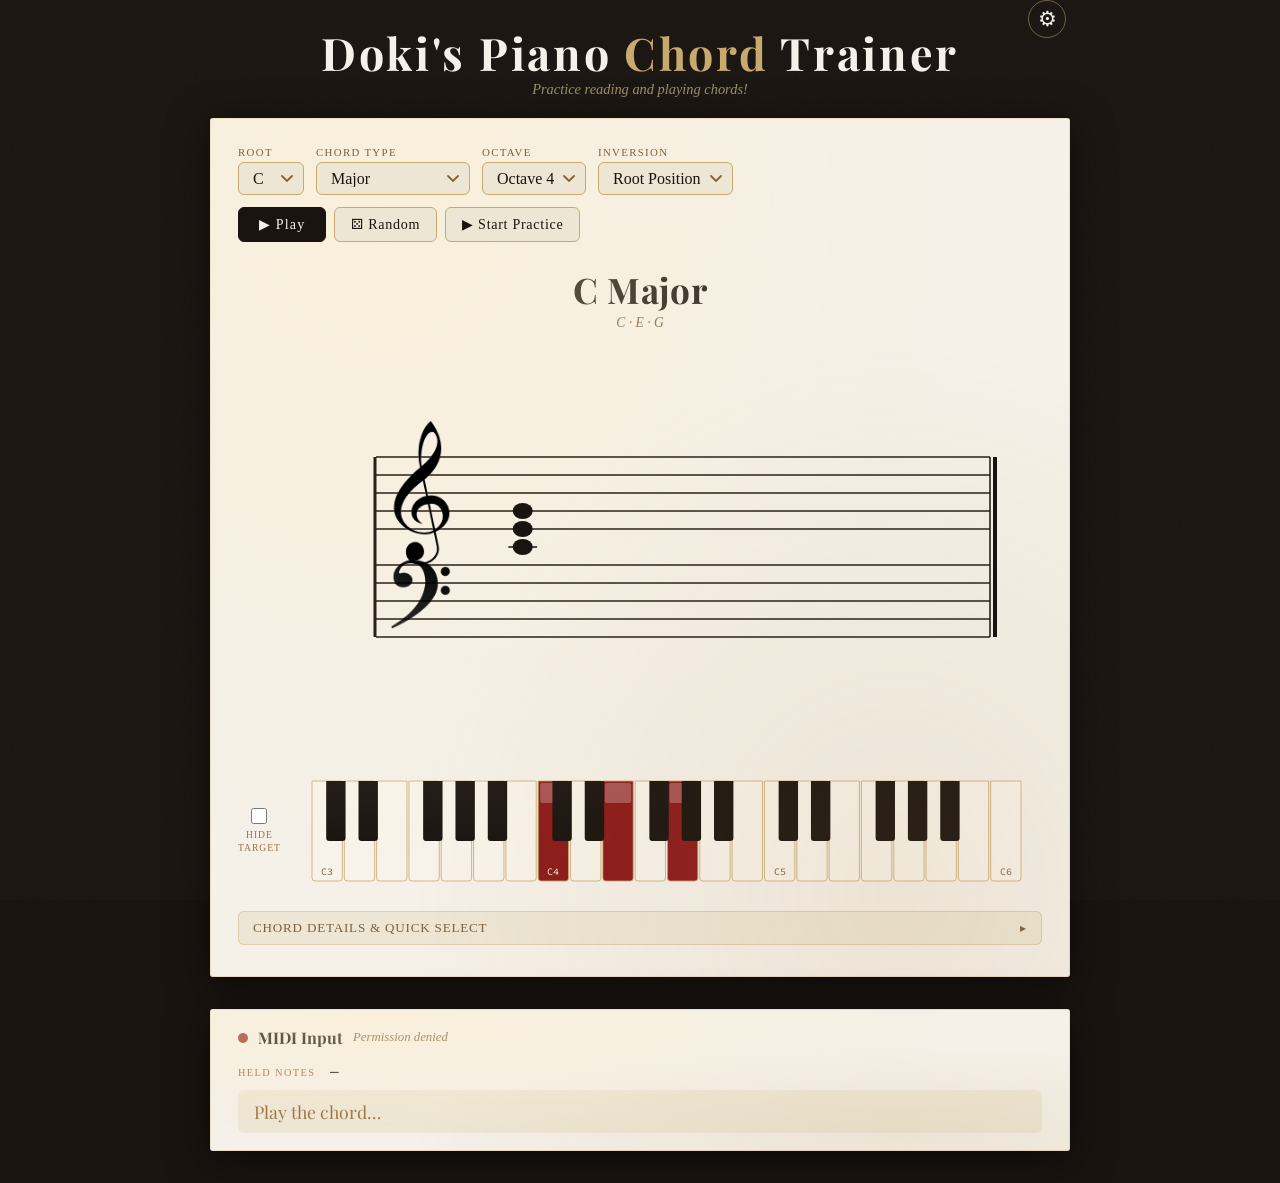
==== index.html @ 7c4fa3da "Add all files for PWA as prepared previously" ====
<!DOCTYPE html>
<html lang="en">
<head>
  <meta charset="UTF-8" />
  <meta name="viewport" content="width=device-width, initial-scale=1.0" />
  <meta name="theme-color" content="#1a1410" />
  <meta name="apple-mobile-web-app-capable" content="yes" />
  <meta name="apple-mobile-web-app-status-bar-style" content="black-translucent" />
  <meta name="description" content="Piano Chord trainer" />
  <title>Piano Chord Trainer</title>
  <link rel="manifest" href="manifest.json" />
  <link rel="preconnect" href="https://fonts.googleapis.com" />
  <link rel="preconnect" href="https://fonts.gstatic.com" crossorigin />
  <link href="https://fonts.googleapis.com/css2?family=IM+Fell+English:ital@0;1&family=Playfair+Display:wght@400;700&family=Source+Code+Pro:wght@400;600&display=swap" rel="stylesheet" />
  <link rel="stylesheet" href="style.css" />
</head>
<body>

<header>
  <h1>Doki's Piano <span>Chord</span> Trainer</h1>
  <p class="subtitle">Practice reading and playing chords!</p>
  <button id="settingsBtn" class="settings-btn" title="Settings">&#9881;</button>
</header>

<div class="card">
  <!-- CONTROLS -->
  <div class="controls">
    <div class="control-group">
      <label>Root</label>
      <select id="rootSelect"></select>
    </div>
    <div class="control-group">
      <label>Chord Type</label>
      <select id="typeSelect"></select>
    </div>
    <div class="control-group">
      <label>Octave</label>
      <select id="octaveSelect">
        <option value="0">Octave 0</option>
        <option value="1">Octave 1</option>
        <option value="2">Octave 2</option>
        <option value="3">Octave 3</option>
        <option value="4" selected>Octave 4</option>
        <option value="5">Octave 5</option>
      </select>
    </div>
    <div class="control-group">
      <label>Inversion</label>
      <select id="inversionSelect">
        <option value="0">Root Position</option>
      </select>
    </div>
    <div class="control-group" style="flex-direction:row;gap:8px;align-items:flex-end;">
      <button class="btn-play" id="playBtn">▶ Play</button>
      <button class="btn-random" id="randomBtn">⚄ Random</button>
      <button class="btn-practice" id="practiceBtn">▶ Start Practice</button>
    </div>
  </div>

  <!-- CHORD TITLE -->
  <div class="chord-title">
    <h2 id="chordName">C Major</h2>
    <div class="chord-notes-label" id="chordNotesList">C · E · G</div>
  </div>

  <!-- STAFF -->
  <div class="staff-wrapper">
    <canvas id="staffCanvas" width="780" height="400"></canvas>
  </div>

  <!-- PIANO -->
  <div class="piano-row">
    <label class="hide-chord-label">
      <input type="checkbox" id="hideChordCheckbox" />
      <span>Hide<br>target</span>
    </label>
    <div class="piano-wrapper">
      <canvas id="pianoCanvas" width="780" height="120"></canvas>
    </div>
  </div>

  <!-- COLLAPSIBLE: Chord Info + Palette -->
  <div class="collapsible-section">
    <button class="collapsible-toggle" id="infoToggle" aria-expanded="false">
      <span class="collapsible-toggle-label">Chord Details &amp; Quick Select</span>
      <span class="collapsible-arrow">▸</span>
    </button>
    <div class="collapsible-body" id="infoBody" hidden>

      <!-- INFO -->
      <div class="info-panel">
        <div class="info-card">
          <div class="label">Intervals</div>
          <div class="value" id="infoIntervals">1 – 3 – 5</div>
        </div>
        <div class="info-card">
          <div class="label">Formula</div>
          <div class="value" id="infoFormula">R + 4 + 3</div>
        </div>
        <div class="info-card">
          <div class="label">Quality</div>
          <div class="value" id="infoQuality">Major</div>
        </div>
        <div class="info-card">
          <div class="label">Notes</div>
          <div class="value" id="infoNoteCount">3</div>
        </div>
      </div>

      <hr class="divider" />

      <!-- CHORD PALETTE -->
      <div class="palette-section">
        <h3>Quick Select — Chord Family</h3>
        <div class="palette-grid" id="paletteGrid"></div>
      </div>

    </div><!-- /.collapsible-body -->
  </div><!-- /.collapsible-section -->
</div>

<!-- PRACTICE RESULTS -->
<div id="practiceResults" class="card practice-results-card" style="display:none;">
  <div class="practice-results-header">
    <h3 class="practice-results-title">Practice Results</h3>
    <button id="practiceClearBtn" class="practice-clear-btn">✕ Clear</button>
  </div>
  <div id="practiceResultsList" class="practice-results-list"></div>
</div>

<!-- MIDI PANEL -->
<div class="card midi-card">
  <div class="midi-header">
    <span class="midi-dot" id="midiStatusDot"></span>
    <span class="midi-label">MIDI Input</span>
    <span id="midiStatus">Connecting…</span>
    <span id="midiDeviceName" class="midi-device"></span>
  </div>
  <div class="midi-body">
    <div class="midi-row">
      <span class="midi-field-label">Held notes</span>
      <span id="midiHeldNotes" class="midi-held">—</span>
    </div>
    <div id="midiResult" class="midi-result idle">Play the chord…</div>
  </div>
</div>

<!-- SETTINGS MODAL -->
<div id="settingsModal" style="display:none;">
  <div id="settingsPanel" class="settings-panel">

    <!-- Header (static) -->
    <div class="sp-header">
      <h2 class="sp-title">Settings</h2>
      <button class="sp-close" onclick="closeSettings()">✕</button>
    </div>

    <!-- Octaves section -->
    <div class="sp-section">
      <h3 class="sp-section-title">Octaves</h3>
      <div id="sp-octave-rows"></div>
    </div>

    <!-- Chord types section -->
    <div class="sp-section">
      <h3 class="sp-section-title">Chord Types</h3>
      <div id="sp-chord-rows"></div>
    </div>

    <!-- Footer (static) -->
    <div class="sp-footer">
      <button class="sp-save-btn" id="spSaveBtn">💾 Save Settings</button>
      <label class="sp-import-label" id="spImportLabel">
        📂 Import JSON
        <input type="file" id="spImportInput" accept=".json,application/json" class="sp-file-input" />
      </label>
      <button class="sp-reset-btn" id="spResetBtn">↺ Reset</button>
    </div>

  </div>
</div>

<!-- INSTALL BANNER -->
<div id="installBanner" style="display:none;">
  <span>Install as App</span>
  <button id="installBtn">Install</button>
  <button class="dismiss" id="dismissBtn">×</button>
</div>

<!-- Load order matters: each file may reference globals from earlier files -->
<script src="music.js"></script>
<script src="rendering.js"></script>
<script src="audio.js"></script>
<script src="settings.js"></script>
<script src="midi.js"></script>
<script src="practice.js"></script>
<script src="ui.js"></script>
</body>
</html>
---- style.css ----
:root {
      --ink:        #1a1410;
      --paper:      #f5f0e8;
      --paper-dark: #ede6d4;
      --sepia:      #c8a96e;
      --red-accent: #8b1a1a;
      --staff-line: #2a2018;
      --note-fill:  #1a1410;
      --shadow:     rgba(0,0,0,0.18);
      --radius:     6px;
    }

    *, *::before, *::after { box-sizing: border-box; margin: 0; padding: 0; }

    body {
      font-family: 'IM Fell English', serif;
      background: var(--ink);
      color: var(--ink);
      min-height: 100vh;
      display: flex;
      flex-direction: column;
      align-items: center;
    }

    /* ── PAPER TEXTURE OVERLAY ── */
    body::before {
      content: '';
      position: fixed; inset: 0;
      background-image:
        url("data:image/svg+xml,%3Csvg xmlns='http://www.w3.org/2000/svg' width='300' height='300'%3E%3Cfilter id='n'%3E%3CfeTurbulence type='fractalNoise' baseFrequency='0.75' numOctaves='4' stitchTiles='stitch'/%3E%3CfeColorMatrix type='saturate' values='0'/%3E%3C/filter%3E%3Crect width='300' height='300' filter='url(%23n)' opacity='0.04'/%3E%3C/svg%3E");
      pointer-events: none;
      z-index: 0;
    }

    /* ── HEADER ── */
    header {
      width: 100%;
      max-width: 900px;
      padding: 28px 24px 0;
      text-align: center;
      position: relative;
      z-index: 1;
    }
    header h1 {
      font-family: 'Playfair Display', serif;
      font-size: clamp(1.6rem, 5vw, 2.8rem);
      color: var(--paper);
      letter-spacing: 0.06em;
      font-weight: 700;
      line-height: 1.1;
    }
    header h1 span { color: var(--sepia); }
    header p.subtitle {
      font-family: 'IM Fell English', serif;
      font-style: italic;
      color: #a09070;
      font-size: 0.9rem;
      margin-top: 4px;
    }

    /* ── MAIN CARD ── */
    .card {
      background: var(--paper);
      border-radius: 3px;
      box-shadow: 0 8px 40px rgba(0,0,0,0.55), inset 0 0 0 1px rgba(200,169,110,0.3);
      width: calc(100% - 32px);
      max-width: 860px;
      margin: 20px auto 32px;
      padding: 28px 28px 32px;
      position: relative;
      z-index: 1;
    }

    /* aged paper gradient */
    .card::before {
      content: '';
      position: absolute; inset: 0;
      background: radial-gradient(ellipse at 20% 10%, rgba(255,240,200,0.4) 0%, transparent 60%),
                  radial-gradient(ellipse at 80% 90%, rgba(180,140,80,0.12) 0%, transparent 50%);
      border-radius: 3px;
      pointer-events: none;
    }

    /* ── CONTROLS ── */
    .controls {
      display: flex;
      flex-wrap: wrap;
      gap: 12px;
      align-items: flex-end;
      margin-bottom: 24px;
      position: relative;
    }
    .control-group {
      display: flex;
      flex-direction: column;
      gap: 4px;
    }
    .control-group label {
      font-size: 0.68rem;
      letter-spacing: 0.12em;
      text-transform: uppercase;
      color: #7a6040;
    }
    select, button {
      font-family: 'IM Fell English', serif;
      font-size: 1rem;
      border: 1.5px solid #c8a96e;
      background: var(--paper-dark);
      color: var(--ink);
      padding: 7px 14px;
      border-radius: var(--radius);
      cursor: pointer;
      appearance: none;
      outline: none;
      transition: border-color 0.2s, background 0.2s, box-shadow 0.2s;
    }
    select:focus, select:hover { border-color: var(--red-accent); box-shadow: 0 0 0 2px rgba(139,26,26,0.12); }
    select { padding-right: 30px; background-image: url("data:image/svg+xml,%3Csvg xmlns='http://www.w3.org/2000/svg' width='12' height='8' viewBox='0 0 12 8'%3E%3Cpath d='M1 1l5 5 5-5' stroke='%238b6030' stroke-width='1.8' fill='none' stroke-linecap='round'/%3E%3C/svg%3E"); background-repeat: no-repeat; background-position: right 10px center; }

    .btn-play {
      background: var(--ink);
      color: var(--paper);
      border-color: var(--ink);
      font-size: 0.88rem;
      letter-spacing: 0.08em;
      padding: 8px 20px;
    }
    .btn-play:hover { background: var(--red-accent); border-color: var(--red-accent); }
    .btn-play:active { transform: translateY(1px); }

    .btn-random {
      background: var(--paper-dark);
      font-size: 0.88rem;
      letter-spacing: 0.05em;
      padding: 8px 16px;
    }
    .btn-random:hover { border-color: var(--red-accent); }

    /* ── CHORD NAME DISPLAY ── */
    .chord-title {
      text-align: center;
      margin-bottom: 16px;
    }
    .chord-title h2 {
      font-family: 'Playfair Display', serif;
      font-size: clamp(1.4rem, 4vw, 2.2rem);
      color: var(--ink);
      font-weight: 700;
      letter-spacing: 0.02em;
    }
    .chord-title .chord-notes-label {
      font-style: italic;
      font-size: 0.85rem;
      color: #7a6040;
      margin-top: 2px;
    }

    /* ── STAFF CANVAS WRAPPER ── */
    .staff-wrapper {
      position: relative;
      overflow-x: auto;
      -webkit-overflow-scrolling: touch;
    }
    #staffCanvas {
      display: block;
      margin: 0 auto;
      max-width: 100%;
    }

    /* ── PIANO KEYBOARD ── */
    .piano-wrapper {
      margin-top: 24px;
      display: flex;
      justify-content: center;
      overflow-x: auto;
      -webkit-overflow-scrolling: touch;
    }
    #pianoCanvas {
      display: block;
    }

    /* ── INFO PANEL ── */
    .info-panel {
      margin-top: 22px;
      display: grid;
      grid-template-columns: repeat(auto-fit, minmax(140px, 1fr));
      gap: 12px;
    }
    .info-card {
      background: var(--paper-dark);
      border: 1px solid rgba(200,169,110,0.45);
      border-radius: var(--radius);
      padding: 10px 14px;
    }
    .info-card .label {
      font-size: 0.62rem;
      text-transform: uppercase;
      letter-spacing: 0.15em;
      color: #9a7040;
      margin-bottom: 3px;
    }
    .info-card .value {
      font-family: 'Playfair Display', serif;
      font-size: 1.05rem;
      color: var(--ink);
    }

    /* ── CHORD PALETTE ── */
    .palette-section {
      margin-top: 20px;
      position: relative;
    }
    .palette-section h3 {
      font-size: 0.7rem;
      text-transform: uppercase;
      letter-spacing: 0.15em;
      color: #9a7040;
      margin-bottom: 10px;
    }
    .palette-grid {
      display: flex;
      flex-wrap: wrap;
      gap: 6px;
    }
    .palette-btn {
      font-family: 'Source Code Pro', monospace;
      font-size: 0.72rem;
      padding: 5px 10px;
      border: 1px solid #c8a96e;
      border-radius: 4px;
      background: var(--paper-dark);
      color: var(--ink);
      cursor: pointer;
      transition: background 0.15s, border-color 0.15s, transform 0.1s;
    }
    .palette-btn:hover { background: var(--ink); color: var(--paper); border-color: var(--ink); }
    .palette-btn.active { background: var(--red-accent); color: var(--paper); border-color: var(--red-accent); }

    /* ── DIVIDER ── */
    .divider {
      border: none;
      border-top: 1px solid rgba(200,169,110,0.4);
      margin: 20px 0;
    }

    /* ── INSTALL BANNER ── */
    #installBanner {
      display: none;
      position: fixed;
      bottom: 16px; left: 50%; transform: translateX(-50%);
      background: var(--ink);
      color: var(--paper);
      border: 1px solid var(--sepia);
      border-radius: var(--radius);
      padding: 10px 20px;
      font-size: 0.85rem;
      z-index: 999;
      box-shadow: 0 4px 20px rgba(0,0,0,0.5);
      display: flex; gap: 12px; align-items: center;
    }
    #installBanner button { font-size: 0.8rem; padding: 4px 12px; }
    #installBanner .dismiss { background: transparent; color: #a09070; border-color: #a09070; font-size: 0.75rem; padding: 4px 10px; }

    @media (max-width: 520px) {
      .card { padding: 18px 14px 24px; }
      .controls { gap: 8px; }
    }

/* ── MIDI PANEL ── */
    .midi-card {
      margin-top: 0;
      margin-bottom: 32px;
      padding: 18px 28px;
    }
    .midi-header {
      display: flex;
      align-items: center;
      gap: 10px;
      margin-bottom: 14px;
    }
    .midi-label {
      font-family: 'Playfair Display', serif;
      font-size: 1rem;
      font-weight: 700;
      color: var(--ink);
    }
    #midiStatus {
      font-size: 0.8rem;
      color: #7a6040;
      font-style: italic;
    }
    .midi-device {
      font-family: 'Source Code Pro', monospace;
      font-size: 0.75rem;
      color: #9a7040;
      margin-left: auto;
    }
    .midi-dot {
      width: 10px;
      height: 10px;
      border-radius: 50%;
      background: #aaa;
      flex-shrink: 0;
      transition: background 0.3s;
    }
    .midi-dot.connected   { background: #4a9e5c; }
    .midi-dot.no-device   { background: #c8a030; }
    .midi-dot.denied,
    .midi-dot.unavailable { background: #9e3a2e; }

    .midi-body {
      display: flex;
      flex-direction: column;
      gap: 10px;
    }
    .midi-row {
      display: flex;
      align-items: baseline;
      gap: 12px;
    }
    .midi-field-label {
      font-size: 0.65rem;
      text-transform: uppercase;
      letter-spacing: 0.13em;
      color: #9a7040;
      min-width: 80px;
    }
    .midi-held {
      font-family: 'Source Code Pro', monospace;
      font-size: 0.9rem;
      color: var(--ink);
      letter-spacing: 0.05em;
    }
    .midi-result {
      font-family: 'Playfair Display', serif;
      font-size: 1.1rem;
      padding: 10px 16px;
      border-radius: var(--radius);
      transition: background 0.25s, color 0.25s;
    }
    /* ── PIANO ROW (checkbox + keyboard) ── */
    .piano-row {
      display: flex;
      align-items: center;
      gap: 10px;
      margin-top: 24px;
    }
    .piano-row .piano-wrapper {
      margin-top: 0;
      flex: 1;
      min-width: 0;
    }
    .hide-chord-label {
      display: flex;
      flex-direction: column;
      align-items: center;
      gap: 5px;
      cursor: pointer;
      flex-shrink: 0;
      user-select: none;
    }
    .hide-chord-label input[type="checkbox"] {
      width: 16px;
      height: 16px;
      accent-color: var(--red-accent);
      cursor: pointer;
      border: none;
      padding: 0;
      appearance: auto;
    }
    .hide-chord-label span {
      font-size: 0.6rem;
      text-transform: uppercase;
      letter-spacing: 0.1em;
      color: #9a7040;
      text-align: center;
      line-height: 1.3;
    }

    .midi-result.idle    { background: var(--paper-dark); color: #9a7040; }
    .midi-result.correct { background: #2a5c35; color: #d4f0db; }
    .midi-result.extra   { background: #3a5c2a; color: #d8f0c8; }
    .midi-result.wrong   { background: #5c2a2a; color: #f0d0c8; }

    /* ── SETTINGS BUTTON ── */
    header { position: relative; }
    .settings-btn {
      position: absolute;
      top: 0; right: 24px;
      background: transparent;
      border: 1.5px solid rgba(200,169,110,0.5);
      color: var(--paper);
      font-size: 1.3rem;
      width: 38px; height: 38px;
      padding: 0;
      border-radius: 50%;
      display: flex; align-items: center; justify-content: center;
      cursor: pointer;
      transition: background 0.2s, border-color 0.2s, transform 0.3s;
      z-index: 2;
    }
    .settings-btn:hover {
      background: rgba(200,169,110,0.15);
      border-color: var(--sepia);
      transform: rotate(45deg);
    }

    /* ── SETTINGS MODAL OVERLAY ── */
    #settingsModal {
      position: fixed; inset: 0;
      background: rgba(20,15,8,0.72);
      display: flex;
      align-items: center;
      justify-content: center;
      z-index: 900;
      opacity: 0;
      transition: opacity 0.22s ease;
    }
    #settingsModal.visible { opacity: 1; }

    /* ── SETTINGS PANEL ── */
    .settings-panel {
      background: var(--paper);
      border-radius: 4px;
      box-shadow: 0 16px 60px rgba(0,0,0,0.6), inset 0 0 0 1px rgba(200,169,110,0.3);
      width: min(680px, calc(100vw - 32px));
      max-height: calc(100vh - 48px);
      overflow-y: auto;
      padding: 0;
      display: flex;
      flex-direction: column;
    }

    /* ── SETTINGS PANEL INTERNALS ── */
    .sp-header {
      display: flex;
      align-items: center;
      justify-content: space-between;
      padding: 20px 24px 16px;
      border-bottom: 1px solid rgba(200,169,110,0.35);
      position: sticky; top: 0;
      background: var(--paper);
      z-index: 1;
    }
    .sp-title {
      font-family: 'Playfair Display', serif;
      font-size: 1.3rem;
      color: var(--ink);
      font-weight: 700;
    }
    .sp-close {
      background: transparent;
      border: 1.5px solid rgba(200,169,110,0.5);
      color: var(--ink);
      font-size: 1rem;
      width: 30px; height: 30px;
      padding: 0;
      border-radius: 50%;
      cursor: pointer;
      display: flex; align-items: center; justify-content: center;
    }
    .sp-close:hover { background: var(--paper-dark); border-color: var(--sepia); }

    .sp-section {
      padding: 16px 24px 20px;
      border-bottom: 1px solid rgba(200,169,110,0.2);
    }
    .sp-section:last-child { border-bottom: none; }

    .sp-section-title {
      font-family: 'Playfair Display', serif;
      font-size: 0.85rem;
      font-weight: 700;
      letter-spacing: 0.08em;
      text-transform: uppercase;
      color: #7a6040;
      margin-bottom: 12px;
    }

    /* Row: checkbox + label + value + slider */
    .sp-row {
      display: grid;
      grid-template-columns: 18px 1fr 36px 140px;
      align-items: center;
      gap: 8px 10px;
      padding: 4px 0;
    }
    .sp-checkbox {
      width: 15px; height: 15px;
      accent-color: var(--red-accent);
      cursor: pointer;
      justify-self: center;
    }
    .sp-label {
      font-family: 'IM Fell English', serif;
      font-size: 0.88rem;
      color: var(--ink);
      cursor: pointer;
      white-space: nowrap;
      overflow: hidden;
      text-overflow: ellipsis;
    }
    .sp-weight-val {
      font-family: 'Source Code Pro', monospace;
      font-size: 0.72rem;
      color: #9a7040;
      text-align: right;
    }
    .sp-slider {
      width: 100%;
      accent-color: var(--red-accent);
      cursor: pointer;
      border: none;
      background: transparent;
      padding: 0;
      appearance: auto;
      height: 4px;
    }

    /* Group block */
    .sp-group { margin-bottom: 6px; }
    .sp-group-header {
      display: flex;
      align-items: center;
      gap: 6px;
    }
    .sp-group-row {
      flex: 1;
      background: var(--paper-dark);
      border-radius: 4px;
      padding: 5px 8px;
    }
    .sp-toggle {
      flex-shrink: 0;
      width: 24px; height: 24px;
      background: transparent;
      border: 1px solid rgba(200,169,110,0.4);
      border-radius: 4px;
      color: #7a6040;
      font-size: 0.75rem;
      cursor: pointer;
      display: flex; align-items: center; justify-content: center;
      padding: 0;
      transition: background 0.15s;
    }
    .sp-toggle:hover { background: var(--paper-dark); }

    .sp-group-children { margin-left: 30px; margin-top: 2px; overflow: hidden; }
    .sp-group-children.collapsed { display: none; }
    .sp-type-row { padding: 2px 0; }

    @media (max-width: 520px) {
      .sp-row { grid-template-columns: 18px 1fr 32px 90px; }
      .settings-panel { padding: 0; }
      .settings-btn { right: 12px; }
    }

    /* ── SETTINGS FOOTER ── */
    .sp-footer {
      display: flex;
      gap: 10px;
      align-items: center;
      padding: 16px 24px;
      border-top: 1px solid rgba(200,169,110,0.35);
      position: sticky; bottom: 0;
      background: var(--paper);
    }
    .sp-save-btn {
      font-family: 'IM Fell English', serif;
      font-size: 0.9rem;
      padding: 8px 20px;
      background: var(--ink);
      color: var(--paper);
      border: 1.5px solid var(--ink);
      border-radius: var(--radius);
      cursor: pointer;
      transition: background 0.2s, border-color 0.2s;
    }
    .sp-save-btn:hover { background: var(--red-accent); border-color: var(--red-accent); }
    .sp-import-label {
      font-family: 'IM Fell English', serif;
      font-size: 0.9rem;
      padding: 7px 18px;
      background: var(--paper-dark);
      color: var(--ink);
      border: 1.5px solid #c8a96e;
      border-radius: var(--radius);
      cursor: pointer;
      transition: border-color 0.2s;
    }
    .sp-import-label:hover { border-color: var(--red-accent); }

    /* ── SETTINGS RESET BUTTON ── */
    .sp-reset-btn {
      font-family: 'IM Fell English', serif;
      font-size: 0.9rem;
      padding: 7px 16px;
      background: var(--paper-dark);
      color: var(--ink);
      border: 1.5px solid #c8a96e;
      border-radius: var(--radius);
      cursor: pointer;
      transition: border-color 0.2s, background 0.2s;
      margin-left: auto;
    }
    .sp-reset-btn:hover { border-color: var(--red-accent); background: #f0e0e0; }

    /* Hide the native file input inside the import label */
    .sp-file-input { display: none; }

    /* ── PRACTICE SESSION BUTTON ── */
    .btn-practice {
      background: var(--paper-dark);
      font-size: 0.88rem;
      letter-spacing: 0.05em;
      padding: 8px 16px;
      border: 1.5px solid #c8a96e;
      border-radius: var(--radius);
    }
    .btn-practice:hover { border-color: var(--red-accent); }
    .btn-practice.active {
      background: var(--red-accent);
      color: var(--paper);
      border-color: var(--red-accent);
    }

    /* ── PRACTICE RESULTS CARD ── */
    .practice-results-card {
      margin-top: 0;
      margin-bottom: 32px;
      padding: 20px 28px 24px;
    }
    .practice-results-header {
      display: flex;
      align-items: center;
      justify-content: space-between;
      margin-bottom: 16px;
    }
    .practice-results-title {
      font-family: 'Playfair Display', serif;
      font-size: 1rem;
      font-weight: 700;
      color: var(--ink);
      letter-spacing: 0.04em;
    }
    .practice-clear-btn {
      font-family: 'IM Fell English', serif;
      font-size: 0.8rem;
      padding: 4px 12px;
      background: transparent;
      color: #9a7040;
      border: 1px solid rgba(200,169,110,0.5);
      border-radius: var(--radius);
      cursor: pointer;
      transition: background 0.15s, border-color 0.15s;
    }
    .practice-clear-btn:hover { border-color: var(--red-accent); color: var(--red-accent); }

    /* ── PRACTICE THUMBNAIL GRID ── */
    .practice-results-list {
      display: flex;
      flex-wrap: wrap;
      gap: 12px;
    }
    .practice-thumb {
      background: var(--paper-dark);
      border: 1px solid rgba(200,169,110,0.4);
      border-radius: var(--radius);
      padding: 8px 10px 10px;
      width: 180px;
      flex-shrink: 0;
    }
    .practice-thumb-name {
      font-family: 'Playfair Display', serif;
      font-size: 0.82rem;
      font-weight: 700;
      color: var(--ink);
      text-align: center;
      margin-bottom: 6px;
      white-space: nowrap;
      overflow: hidden;
      text-overflow: ellipsis;
    }
    .practice-thumb-canvas {
      display: block;
      width: 100%;
      height: 60px;
      border-radius: 3px;
    }

    /* ── COLLAPSIBLE SECTION ── */
    .collapsible-section {
      margin-top: 20px;
    }
    .collapsible-toggle {
      width: 100%;
      display: flex;
      align-items: center;
      justify-content: space-between;
      background: var(--paper-dark);
      border: 1px solid rgba(200,169,110,0.4);
      border-radius: var(--radius);
      padding: 8px 14px;
      cursor: pointer;
      font-family: 'IM Fell English', serif;
      font-size: 0.82rem;
      color: #7a6040;
      letter-spacing: 0.06em;
      text-transform: uppercase;
      transition: background 0.15s, border-color 0.15s;
      appearance: none;
      outline: none;
    }
    .collapsible-toggle:hover {
      background: #e8e0cc;
      border-color: var(--sepia);
    }
    .collapsible-arrow {
      font-size: 0.75rem;
      transition: transform 0.18s;
    }
    .collapsible-body {
      padding-top: 4px;
    }
    /* When hidden attribute is present the body is invisible;
       the browser already handles display:none for [hidden],
       so no extra CSS needed. */

    /* ── SETTINGS: INVERSION CHECKBOXES ── */
    .sp-inv-header {
      font-size: 0.62rem;
      text-transform: uppercase;
      letter-spacing: 0.13em;
      color: #9a7040;
      margin: 8px 0 4px 0;
    }
    .sp-inv-row {
      display: flex;
      flex-wrap: wrap;
      gap: 6px 16px;
      margin-bottom: 6px;
    }
    .sp-inv-label {
      display: flex;
      align-items: center;
      gap: 5px;
      font-family: 'IM Fell English', serif;
      font-size: 0.82rem;
      color: var(--ink);
      cursor: pointer;
    }
    .sp-inv-label input[type="checkbox"] {
      accent-color: var(--red-accent);
      width: 13px; height: 13px;
      cursor: pointer;
    }
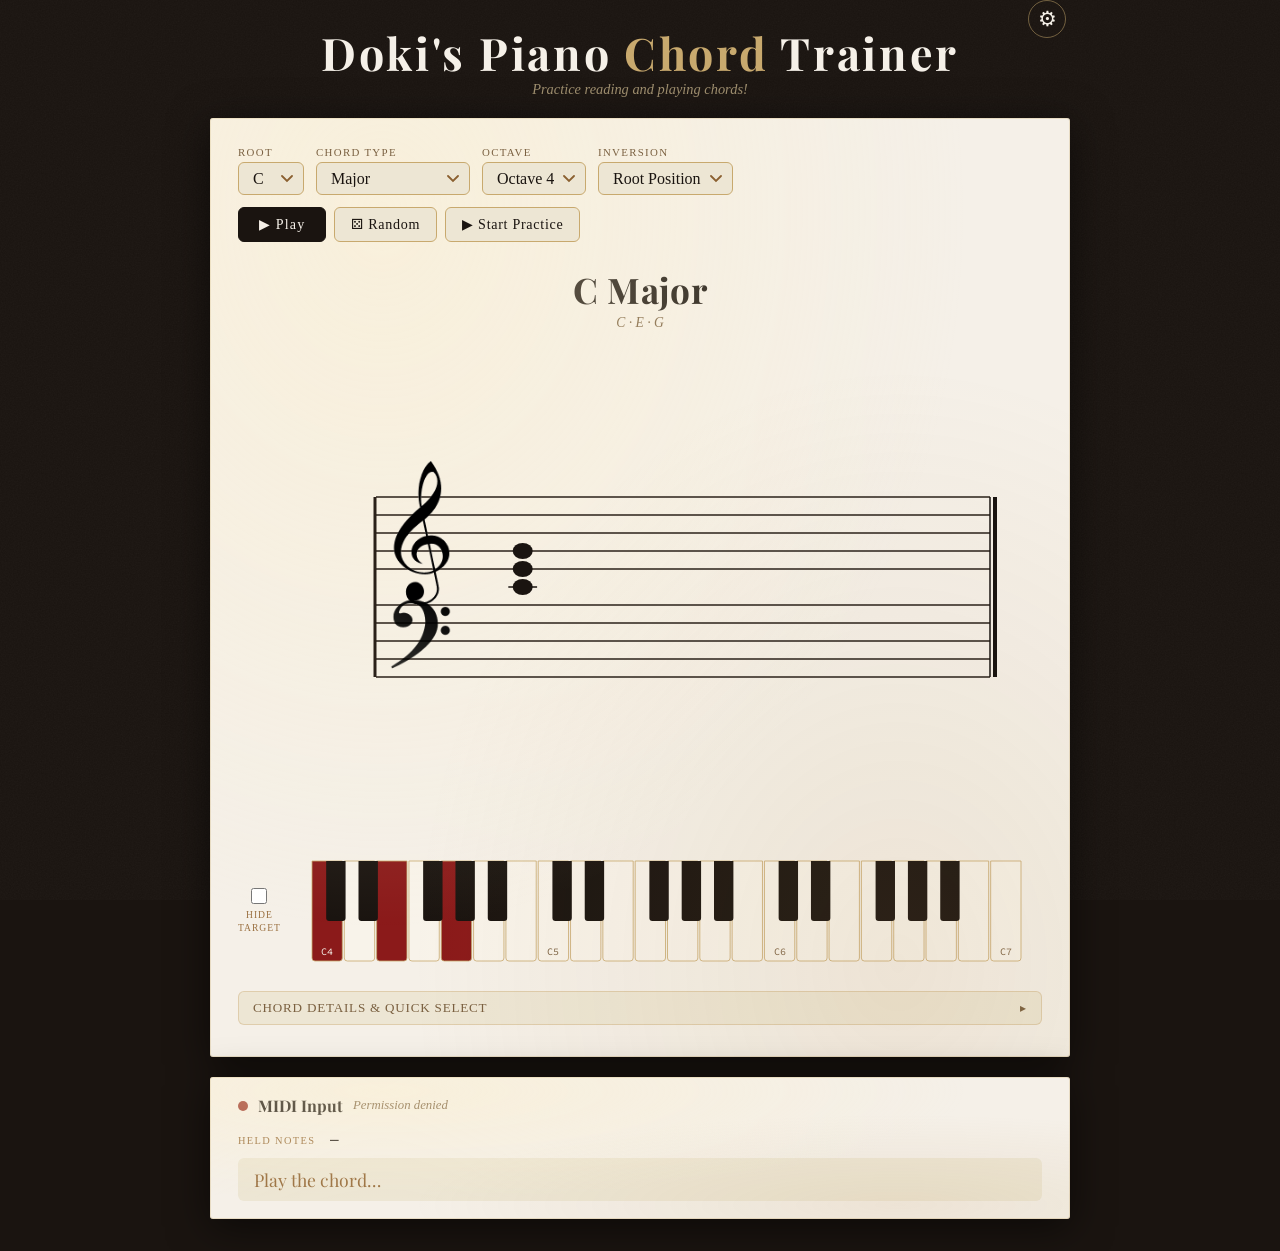
==== commit efbd249f: "Fix rendering, settings and PWA defects; rebuild practice results panel Correctness: - Settings Impo" ====
--- a/index.html
+++ b/index.html
@@ -19,24 +19,28 @@
 <header>
   <h1>Doki's Piano <span>Chord</span> Trainer</h1>
   <p class="subtitle">Practice reading and playing chords!</p>
-  <button id="settingsBtn" class="settings-btn" title="Settings">&#9881;</button>
+  <button id="settingsBtn" class="settings-btn" title="Settings" aria-label="Settings">&#9881;</button>
 </header>
 
-<div class="card">
+<!-- Main card, results panel and MIDI panel share one grid so the results can
+     sit beside the staff instead of below it. Same DOM in the same order either
+     way; only the grid axis changes. -->
+<div class="app-panes" id="appPanes">
+
+<div class="card" id="mainCard">
   <!-- CONTROLS -->
   <div class="controls">
     <div class="control-group">
-      <label>Root</label>
+      <label for="rootSelect">Root</label>
       <select id="rootSelect"></select>
     </div>
     <div class="control-group">
-      <label>Chord Type</label>
+      <label for="typeSelect">Chord Type</label>
       <select id="typeSelect"></select>
     </div>
     <div class="control-group">
-      <label>Octave</label>
+      <label for="octaveSelect">Octave</label>
       <select id="octaveSelect">
-        <option value="0">Octave 0</option>
         <option value="1">Octave 1</option>
         <option value="2">Octave 2</option>
         <option value="3">Octave 3</option>
@@ -45,7 +49,7 @@
       </select>
     </div>
     <div class="control-group">
-      <label>Inversion</label>
+      <label for="inversionSelect">Inversion</label>
       <select id="inversionSelect">
         <option value="0">Root Position</option>
       </select>
@@ -57,6 +61,11 @@
     </div>
   </div>
 
+  <p id="randomWarning" class="random-warning" hidden>
+    Nothing is selectable — every octave or every chord type is switched off or
+    weighted to zero in Settings.
+  </p>
+
   <!-- CHORD TITLE -->
   <div class="chord-title">
     <h2 id="chordName">C Major</h2>
@@ -65,7 +74,7 @@
 
   <!-- STAFF -->
   <div class="staff-wrapper">
-    <canvas id="staffCanvas" width="780" height="400"></canvas>
+    <canvas id="staffCanvas" width="780" height="480"></canvas>
   </div>
 
   <!-- PIANO -->
@@ -123,9 +132,31 @@
 <div id="practiceResults" class="card practice-results-card" style="display:none;">
   <div class="practice-results-header">
     <h3 class="practice-results-title">Practice Results</h3>
-    <button id="practiceClearBtn" class="practice-clear-btn">✕ Clear</button>
-  </div>
+    <label class="practice-layout-label">
+      <input type="checkbox" id="practiceBelowCheckbox" />
+      <span>Show below staff instead</span>
+    </label>
+    <button id="practiceClearBtn" class="practice-clear-btn" aria-label="Clear practice results">✕ Clear</button>
+  </div>
+
+  <!-- One row, scrolls sideways. Never wraps. -->
   <div id="practiceResultsList" class="practice-results-list"></div>
+
+  <div class="practice-focus" id="practiceFocus">
+    <p class="practice-focus-empty" id="practiceFocusEmpty">Play a chord and it will appear here.</p>
+    <div class="practice-focus-body" id="practiceFocusBody" hidden>
+      <div class="practice-focus-head">
+        <span class="practice-focus-name" id="practiceFocusName"></span>
+        <span class="practice-focus-verdict" id="practiceFocusVerdict"></span>
+      </div>
+      <div class="practice-focus-canvas-wrap">
+        <canvas id="practiceFocusStaff" width="600" height="480"></canvas>
+      </div>
+      <div class="practice-focus-canvas-wrap">
+        <canvas id="practiceFocusPiano" width="600" height="120"></canvas>
+      </div>
+    </div>
+  </div>
 </div>
 
 <!-- MIDI PANEL -->
@@ -145,6 +176,8 @@
   </div>
 </div>
 
+</div><!-- /.app-panes -->
+
 <!-- SETTINGS MODAL -->
 <div id="settingsModal" style="display:none;">
   <div id="settingsPanel" class="settings-panel">
@@ -168,10 +201,19 @@
     </div>
 
     <!-- Footer (static) -->
+    <p id="spEmptyWarning" class="sp-empty-warning" hidden>
+      Nothing is selectable right now — Random and Practice will not advance
+      until at least one octave and one chord type are enabled with a weight
+      above zero.
+    </p>
+
     <div class="sp-footer">
-      <button class="sp-save-btn" id="spSaveBtn">💾 Save Settings</button>
+      <button class="sp-save-btn" id="spSaveBtn">💾 Save</button>
+      <button class="sp-export-btn" id="spExportBtn">⬇ Export File</button>
       <label class="sp-import-label" id="spImportLabel">
-        📂 Import JSON
+        <!-- The text lives in its own span: writing textContent on the label
+             itself would delete the file input nested inside it. -->
+        <span id="spImportText">📂 Import JSON</span>
         <input type="file" id="spImportInput" accept=".json,application/json" class="sp-file-input" />
       </label>
       <button class="sp-reset-btn" id="spResetBtn">↺ Reset</button>
--- a/style.css
+++ b/style.css
@@ -608,6 +608,39 @@
     /* Hide the native file input inside the import label */
     .sp-file-input { display: none; }
 
+    /* Export is a sibling of Save, styled like Import so the destructive-ish
+       "writes a file to your disk" action doesn't read as the primary one. */
+    .sp-export-btn {
+      font-family: 'IM Fell English', serif;
+      font-size: 0.9rem;
+      padding: 7px 18px;
+      background: var(--paper-dark);
+      color: var(--ink);
+      border: 1.5px solid #c8a96e;
+      border-radius: var(--radius);
+      cursor: pointer;
+      transition: border-color 0.2s, background 0.2s;
+    }
+    .sp-export-btn:hover { border-color: var(--red-accent); }
+
+    /* ── EMPTY-SELECTION NOTICES ── */
+    .sp-empty-warning,
+    .random-warning {
+      font-family: 'IM Fell English', serif;
+      font-size: 0.85rem;
+      line-height: 1.45;
+      color: #7a3020;
+      background: #f6e6df;
+      border: 1px solid rgba(139,26,26,0.35);
+      border-radius: var(--radius);
+      padding: 9px 14px;
+      margin: 0;
+    }
+    .sp-empty-warning { margin: 0 24px 4px; }
+    .random-warning   { margin-top: 14px; }
+    .sp-empty-warning[hidden],
+    .random-warning[hidden] { display: none; }
+
     /* ── PRACTICE SESSION BUTTON ── */
     .btn-practice {
       background: var(--paper-dark);
@@ -656,37 +689,117 @@
     }
     .practice-clear-btn:hover { border-color: var(--red-accent); color: var(--red-accent); }
 
-    /* ── PRACTICE THUMBNAIL GRID ── */
+    /* ── PRACTICE THUMBNAIL STRIP ── */
+    /* nowrap + overflow-x is the whole point: results stay on one line and
+       scroll sideways instead of growing a second row and pushing the focused
+       view off screen. flex-shrink:0 on the thumb is what stops flex from
+       squeezing twenty of them into the visible width. */
     .practice-results-list {
       display: flex;
-      flex-wrap: wrap;
-      gap: 12px;
+      min-width: 0;
+      flex-wrap: nowrap;
+      overflow-x: auto;
+      -webkit-overflow-scrolling: touch;
+      scroll-snap-type: x proximity;
+      gap: 10px;
+      padding-bottom: 8px;
     }
     .practice-thumb {
+      flex: 0 0 auto;
+      width: 150px;
+      scroll-snap-align: start;
+      cursor: pointer;
+      text-align: left;
+      font: inherit;
       background: var(--paper-dark);
       border: 1px solid rgba(200,169,110,0.4);
       border-radius: var(--radius);
-      padding: 8px 10px 10px;
-      width: 180px;
-      flex-shrink: 0;
+      padding: 7px 8px 8px;
+      transition: border-color 0.15s, background 0.15s;
+    }
+    .practice-thumb:hover { border-color: var(--sepia); }
+    .practice-thumb.focused {
+      border-color: var(--red-accent);
+      background: #f0e6d8;
+      box-shadow: inset 0 0 0 1px rgba(139,26,26,0.35);
+    }
+    .practice-thumb-head {
+      display: flex;
+      align-items: baseline;
+      justify-content: space-between;
+      gap: 6px;
+      margin-bottom: 5px;
     }
     .practice-thumb-name {
       font-family: 'Playfair Display', serif;
-      font-size: 0.82rem;
+      font-size: 0.72rem;
       font-weight: 700;
       color: var(--ink);
-      text-align: center;
-      margin-bottom: 6px;
       white-space: nowrap;
       overflow: hidden;
       text-overflow: ellipsis;
     }
+    .practice-thumb-badge { font-size: 0.8rem; font-weight: 700; flex-shrink: 0; }
+    .practice-thumb-badge.ok  { color: #2f6b3f; }
+    .practice-thumb-badge.bad { color: var(--red-accent); }
     .practice-thumb-canvas {
       display: block;
       width: 100%;
-      height: 60px;
+      height: auto;
       border-radius: 3px;
     }
+
+    /* ── PRACTICE FOCUSED VIEW ── */
+    .practice-focus {
+      margin-top: 14px;
+      padding-top: 14px;
+      border-top: 1px solid rgba(200,169,110,0.35);
+      min-height: 200px;   /* reserve the box so the grid doesn't jump when the
+                              first result lands */
+    }
+    .practice-focus-empty {
+      font-size: 0.85rem;
+      color: #9a7040;
+      font-style: italic;
+      margin: 0;
+    }
+    .practice-focus-head {
+      display: flex;
+      align-items: baseline;
+      justify-content: space-between;
+      gap: 12px;
+      flex-wrap: wrap;
+      margin-bottom: 10px;
+    }
+    .practice-focus-name {
+      font-family: 'Playfair Display', serif;
+      font-size: 1.05rem;
+      font-weight: 700;
+      color: var(--ink);
+    }
+    .practice-focus-verdict { font-size: 0.85rem; font-weight: 600; }
+    .practice-focus-verdict.ok  { color: #2f6b3f; }
+    .practice-focus-verdict.bad { color: var(--red-accent); }
+    .practice-focus-canvas-wrap { overflow-x: auto; -webkit-overflow-scrolling: touch; }
+    .practice-focus-canvas-wrap canvas {
+      display: block;
+      margin: 0 auto;
+      max-width: 100%;
+      height: auto;
+    }
+
+    .practice-layout-label {
+      display: flex;
+      align-items: center;
+      gap: 6px;
+      margin-left: auto;
+      margin-right: 10px;
+      font-size: 0.78rem;
+      color: #7a6040;
+      cursor: pointer;
+      white-space: nowrap;
+    }
+    .practice-layout-label input { cursor: pointer; }
 
     /* ── COLLAPSIBLE SECTION ── */
     .collapsible-section {
@@ -754,3 +867,40 @@
       width: 13px; height: 13px;
       cursor: pointer;
     }
+
+    /* ── APP PANES ── */
+    /* Stacked by default: main card, results, MIDI panel, in DOM order. When
+       there is room and the user hasn't opted out, the results move into a
+       second column beside the staff — one axis change, not a second design. */
+    .app-panes {
+      display: grid;
+      grid-template-columns: 1fr;
+      gap: 20px;
+      width: calc(100% - 32px);
+      max-width: 860px;
+      margin: 20px auto 32px;
+    }
+    .app-panes > .card {
+      width: auto;
+      max-width: none;
+      margin: 0;
+      /* Grid items default to min-width:auto, which lets the card grow to fit
+         the whole thumbnail strip and pushes the page into horizontal scroll.
+         min-width:0 is what lets the strip scroll inside the card instead. */
+      min-width: 0;
+    }
+    .app-panes.side-by-side {
+      max-width: 1560px;
+      grid-template-columns: minmax(0, 860px) minmax(400px, 1fr);
+      grid-template-areas:
+        "main    results"
+        "midi    results";
+      align-items: start;
+    }
+    .app-panes.side-by-side > #mainCard        { grid-area: main; }
+    .app-panes.side-by-side > #practiceResults { grid-area: results; }
+    .app-panes.side-by-side > .midi-card       { grid-area: midi; }
+
+    @media (max-width: 620px) {
+      .practice-layout-label { display: none; }
+    }
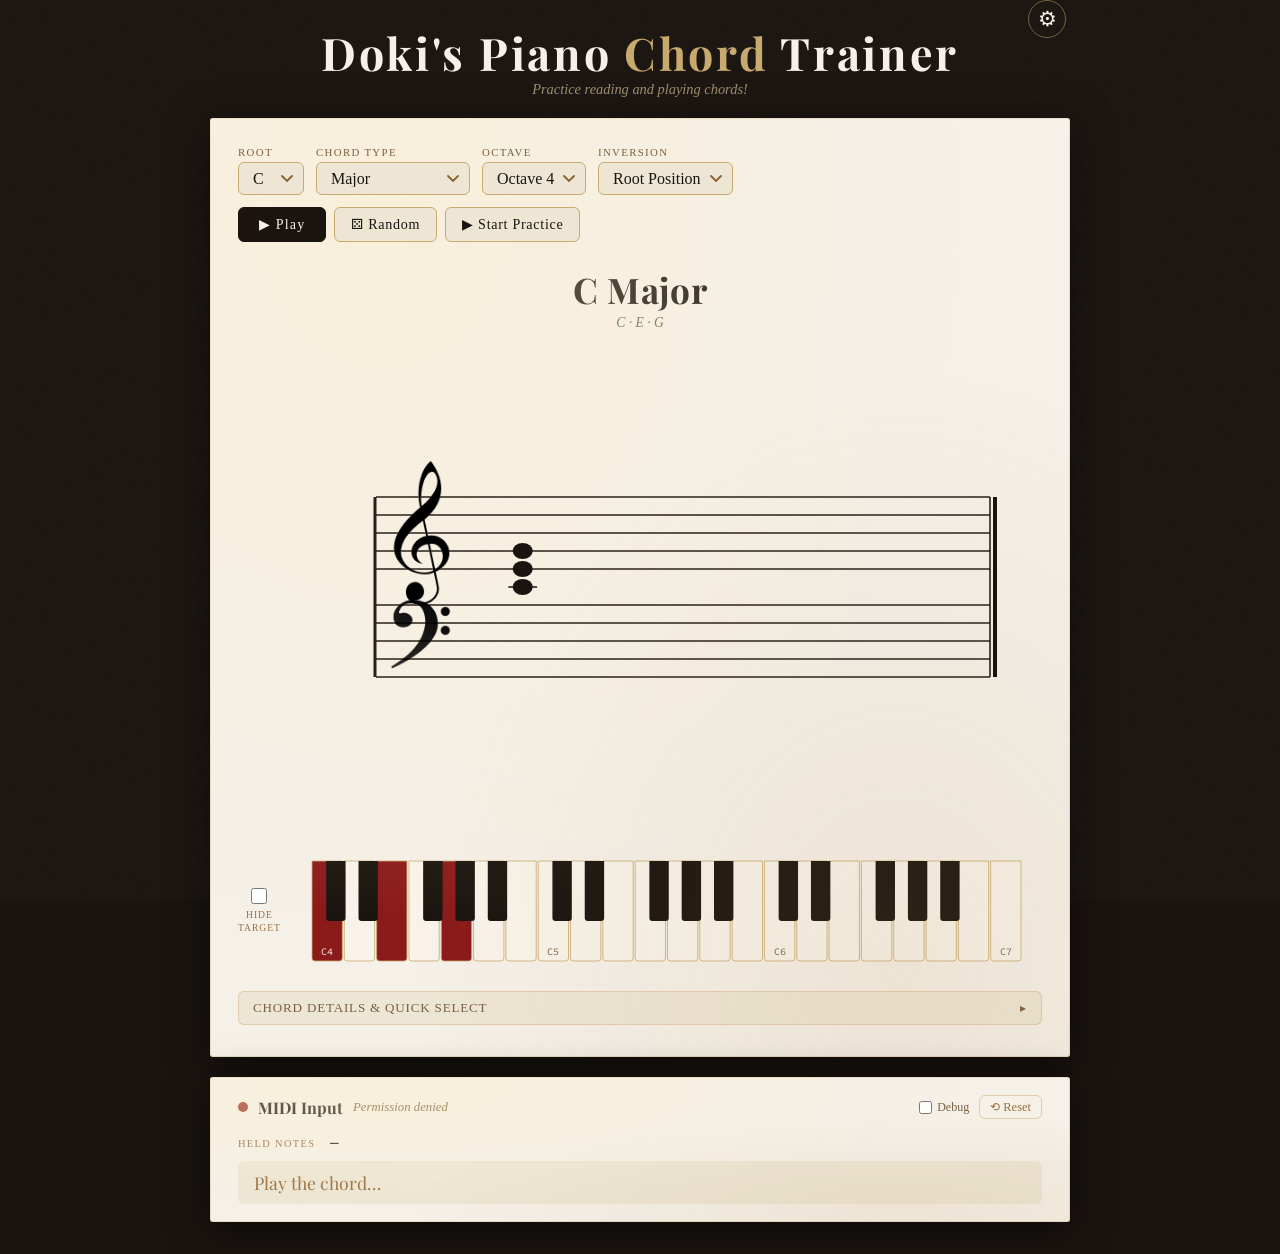
==== commit 827182a3: "Fix noteheads colliding across the clef seam; harden MIDI against bad input Staff rendering: - Noteh" ====
--- a/index.html
+++ b/index.html
@@ -166,6 +166,13 @@
     <span class="midi-label">MIDI Input</span>
     <span id="midiStatus">Connecting…</span>
     <span id="midiDeviceName" class="midi-device"></span>
+    <label class="midi-debug-toggle">
+      <input type="checkbox" id="midiDebugCheckbox" />
+      <span>Debug</span>
+    </label>
+    <button id="midiResetBtn" class="midi-reset-btn"
+            title="Clear notes stuck by a missed or corrupted note-off"
+            aria-label="Clear stuck notes">⟲ Reset</button>
   </div>
   <div class="midi-body">
     <div class="midi-row">
@@ -173,6 +180,22 @@
       <span id="midiHeldNotes" class="midi-held">—</span>
     </div>
     <div id="midiResult" class="midi-result idle">Play the chord…</div>
+
+    <!-- Raw message view. A corrupted note-on paired with a correct note-off
+         leaves a note stuck forever, and that is only visible in the raw stream. -->
+    <div id="midiDebug" class="midi-debug" hidden>
+      <div class="midi-debug-head">
+        <span id="midiDebugSummary">No messages yet.</span>
+        <button id="midiDebugClearBtn" class="midi-debug-clear">Clear log</button>
+      </div>
+      <pre id="midiDebugLog" class="midi-debug-log"></pre>
+      <p class="midi-debug-hint">
+        Lines marked <strong>!</strong> are suspect. A note-off with no matching
+        note-on means its note-on was lost or arrived with a corrupted note
+        number — the cause of notes sticking in the chord. (Expect one after
+        pressing Reset while keys are down.)
+      </p>
+    </div>
   </div>
 </div>
 
--- a/style.css
+++ b/style.css
@@ -275,6 +275,7 @@
     .midi-header {
       display: flex;
       align-items: center;
+      flex-wrap: wrap;
       gap: 10px;
       margin-bottom: 14px;
     }
@@ -294,6 +295,10 @@
       font-size: 0.75rem;
       color: #9a7040;
       margin-left: auto;
+      min-width: 0;
+      overflow: hidden;
+      text-overflow: ellipsis;
+      white-space: nowrap;
     }
     .midi-dot {
       width: 10px;
@@ -904,3 +909,78 @@
     @media (max-width: 620px) {
       .practice-layout-label { display: none; }
     }
+
+    /* ── MIDI PANEL CONTROLS ── */
+    /* .midi-device already carries margin-left:auto, which pushes it and
+       everything after it to the right edge as one group. A second auto margin
+       here would split the free space instead. */
+    .midi-debug-toggle {
+      display: flex;
+      align-items: center;
+      gap: 5px;
+      font-size: 0.75rem;
+      color: #7a6040;
+      cursor: pointer;
+      white-space: nowrap;
+    }
+    .midi-debug-toggle input { cursor: pointer; }
+    .midi-reset-btn {
+      font-family: 'IM Fell English', serif;
+      font-size: 0.78rem;
+      padding: 3px 10px;
+      background: transparent;
+      color: #9a7040;
+      border: 1px solid rgba(200,169,110,0.5);
+      border-radius: var(--radius);
+      cursor: pointer;
+      white-space: nowrap;
+      transition: background 0.15s, border-color 0.15s, color 0.15s;
+    }
+    .midi-reset-btn:hover { border-color: var(--red-accent); color: var(--red-accent); }
+
+    .midi-debug {
+      margin-top: 12px;
+      padding-top: 10px;
+      border-top: 1px solid rgba(200,169,110,0.35);
+    }
+    .midi-debug[hidden] { display: none !important; }
+    .midi-debug-head {
+      display: flex;
+      align-items: center;
+      justify-content: space-between;
+      gap: 10px;
+      margin-bottom: 6px;
+      font-size: 0.75rem;
+      color: #7a6040;
+    }
+    .midi-debug-clear {
+      font-family: 'IM Fell English', serif;
+      font-size: 0.72rem;
+      padding: 2px 8px;
+      background: transparent;
+      color: #9a7040;
+      border: 1px solid rgba(200,169,110,0.5);
+      border-radius: var(--radius);
+      cursor: pointer;
+    }
+    .midi-debug-clear:hover { border-color: var(--red-accent); color: var(--red-accent); }
+    .midi-debug-log {
+      font-family: 'Source Code Pro', monospace;
+      font-size: 0.68rem;
+      line-height: 1.5;
+      margin: 0;
+      max-height: 190px;
+      overflow: auto;
+      white-space: pre;
+      background: #efe7d8;
+      border: 1px solid rgba(200,169,110,0.4);
+      border-radius: var(--radius);
+      padding: 8px 10px;
+      color: #3a2f22;
+    }
+    .midi-debug-hint {
+      font-size: 0.72rem;
+      line-height: 1.45;
+      color: #7a6040;
+      margin: 8px 0 0;
+    }
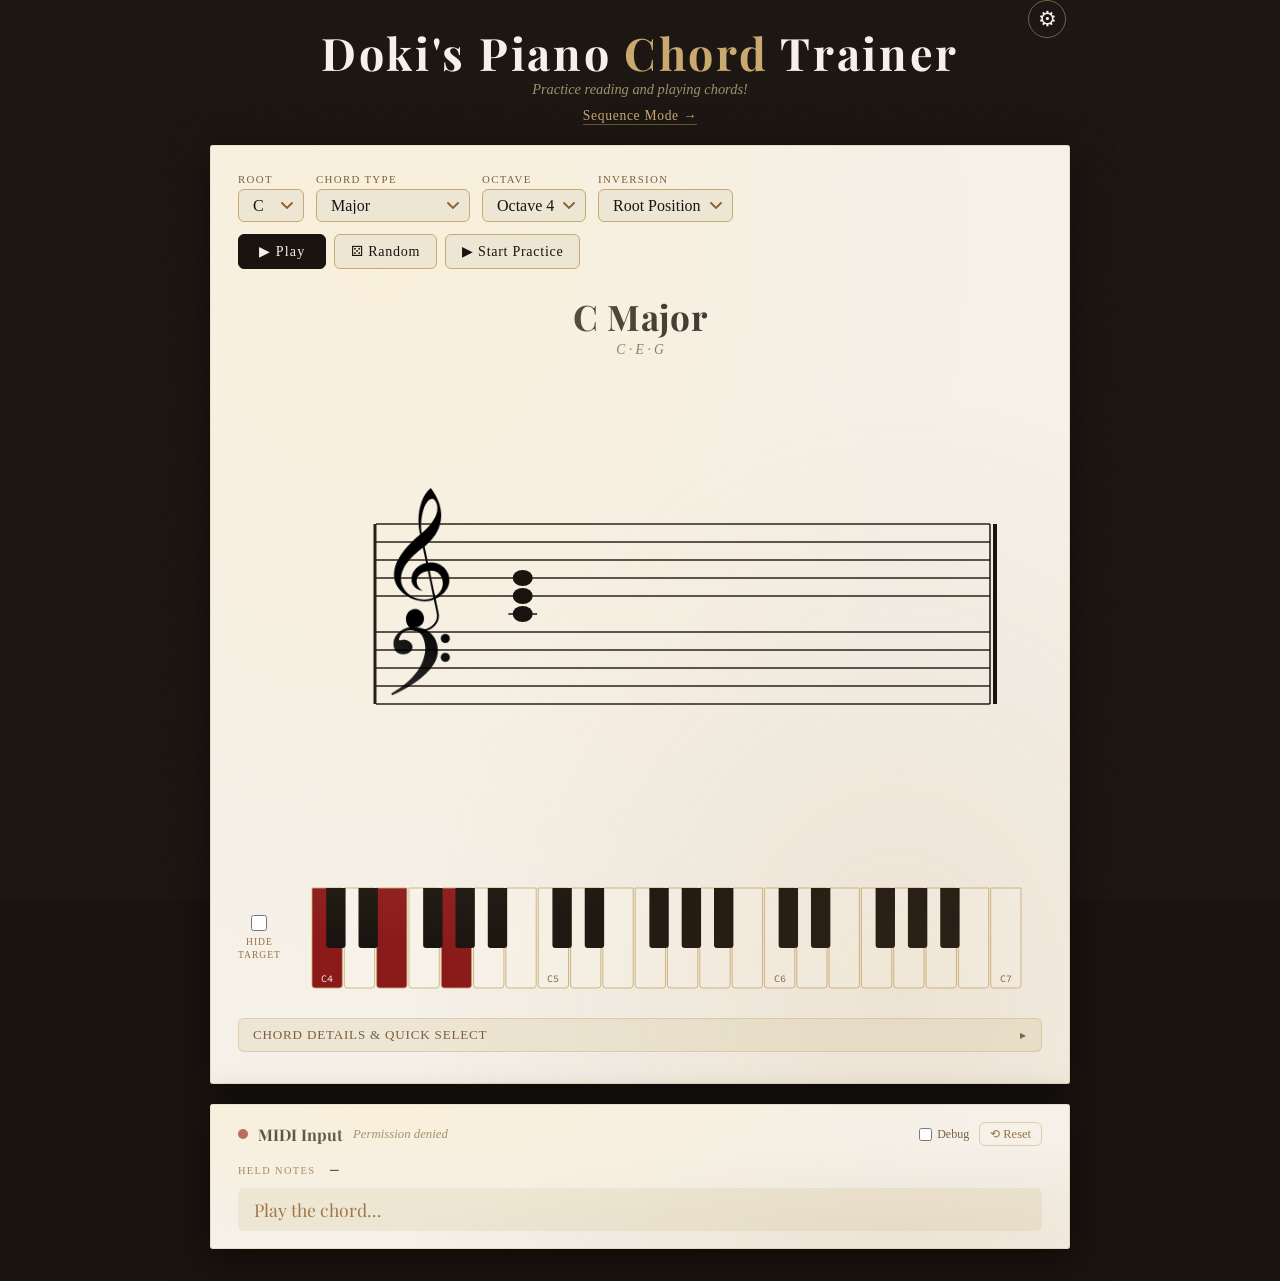
==== commit 9e10196f: "Add the Sequence Mode page and link the two modes sequence.html is Sequence Mode's own page: a heade" ====
--- a/index.html
+++ b/index.html
@@ -19,6 +19,7 @@
 <header>
   <h1>Doki's Piano <span>Chord</span> Trainer</h1>
   <p class="subtitle">Practice reading and playing chords!</p>
+  <a class="mode-link" href="sequence.html">Sequence Mode →</a>
   <button id="settingsBtn" class="settings-btn" title="Settings" aria-label="Settings">&#9881;</button>
 </header>
 
@@ -253,6 +254,7 @@
 </div>
 
 <!-- Load order matters: each file may reference globals from earlier files -->
+<script src="storage.js"></script>
 <script src="music.js"></script>
 <script src="rendering.js"></script>
 <script src="audio.js"></script>
--- a/style.css
+++ b/style.css
@@ -386,6 +386,19 @@
     .midi-result.correct { background: #2a5c35; color: #d4f0db; }
     .midi-result.extra   { background: #3a5c2a; color: #d8f0c8; }
     .midi-result.wrong   { background: #5c2a2a; color: #f0d0c8; }
+
+    /* ── LINK TO THE OTHER MODE ── */
+    .mode-link {
+      display: inline-block;
+      margin-top: 10px;
+      font-size: 0.85rem;
+      letter-spacing: 0.05em;
+      color: var(--sepia);
+      text-decoration: none;
+      border-bottom: 1px solid rgba(200,169,110,0.45);
+    }
+    .mode-link:hover,
+    .mode-link:focus-visible { color: var(--paper); border-bottom-color: var(--paper); }
 
     /* ── SETTINGS BUTTON ── */
     header { position: relative; }
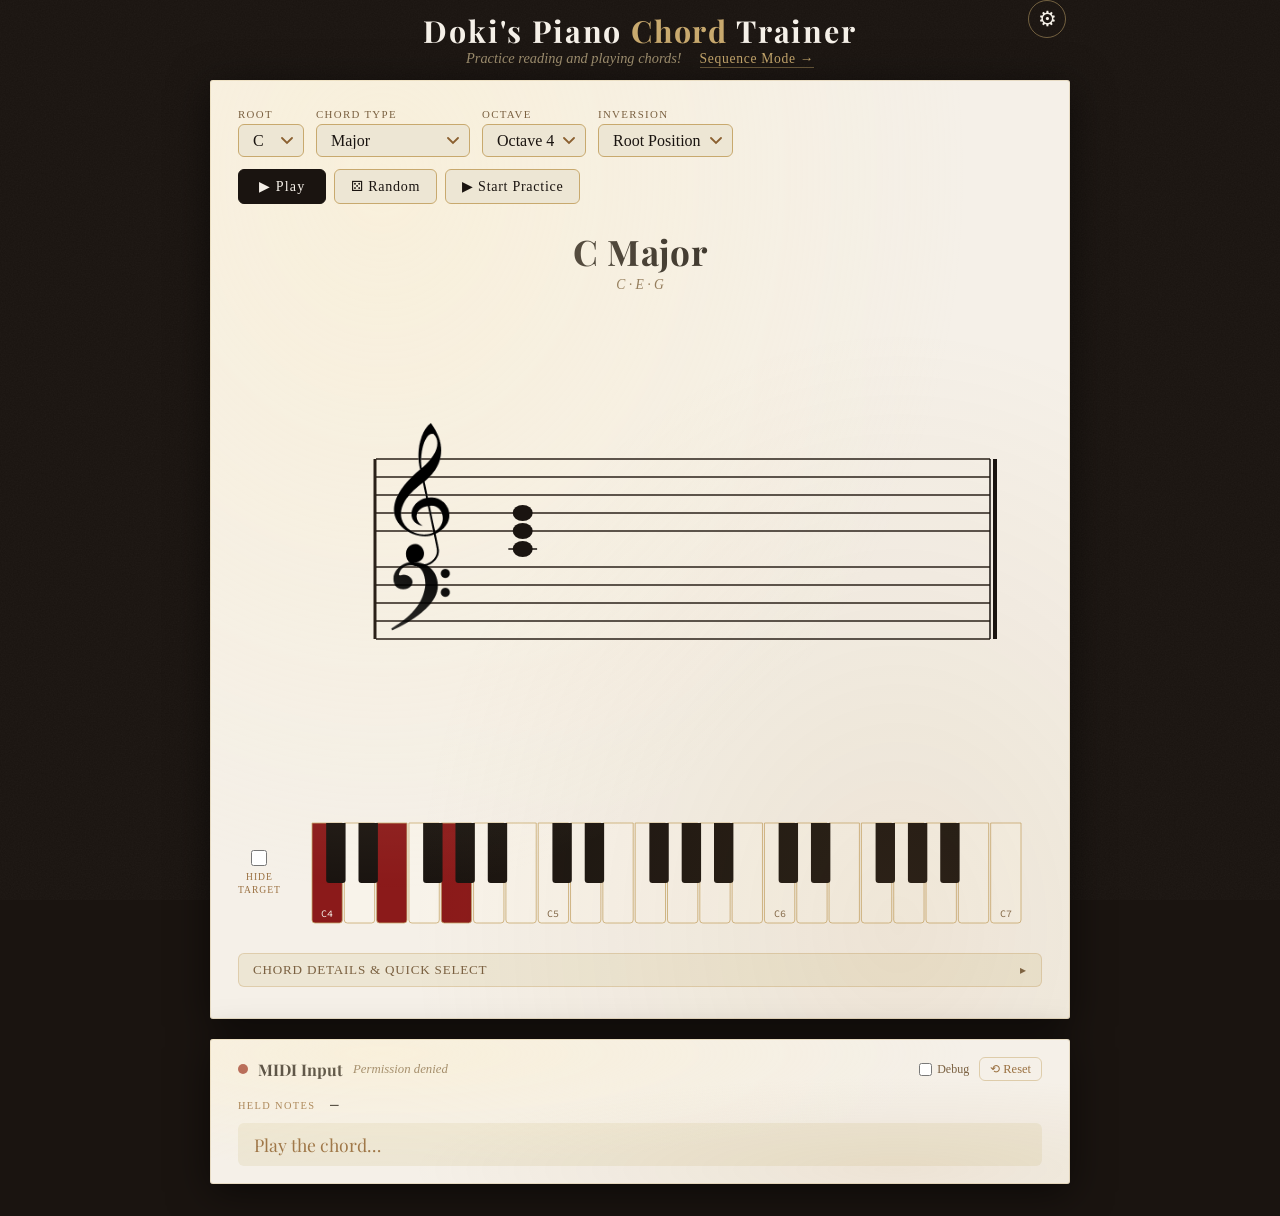
==== commit 429fe303: "Warn in the MIDI panel when garbled notes arrive A note number outside the piano's keys can only be " ====
--- a/index.html
+++ b/index.html
@@ -166,6 +166,7 @@
     <span class="midi-dot" id="midiStatusDot"></span>
     <span class="midi-label">MIDI Input</span>
     <span id="midiStatus">Connecting…</span>
+    <span id="midiWarning" class="midi-warning" hidden>— inaccurate inputs measured</span>
     <span id="midiDeviceName" class="midi-device"></span>
     <label class="midi-debug-toggle">
       <input type="checkbox" id="midiDebugCheckbox" />
--- a/style.css
+++ b/style.css
@@ -33,17 +33,19 @@
     }
 
     /* ── HEADER ── */
+    /* Kept small, so the music starts high up the screen: the subtitle and the
+       link to the other mode share one line. */
     header {
       width: 100%;
       max-width: 900px;
-      padding: 28px 24px 0;
+      padding: 14px 24px 0;
       text-align: center;
       position: relative;
       z-index: 1;
     }
     header h1 {
       font-family: 'Playfair Display', serif;
-      font-size: clamp(1.6rem, 5vw, 2.8rem);
+      font-size: clamp(1.3rem, 3.6vw, 1.9rem);
       color: var(--paper);
       letter-spacing: 0.06em;
       font-weight: 700;
@@ -55,7 +57,8 @@
       font-style: italic;
       color: #a09070;
       font-size: 0.9rem;
-      margin-top: 4px;
+      display: inline;
+      margin-right: 14px;
     }
 
     /* ── MAIN CARD ── */
@@ -290,6 +293,13 @@
       color: #7a6040;
       font-style: italic;
     }
+    .midi-warning {
+      font-size: 0.8rem;
+      color: #8b1a1a;
+      font-style: italic;
+      cursor: help;
+    }
+    .midi-warning[hidden] { display: none; }
     .midi-device {
       font-family: 'Source Code Pro', monospace;
       font-size: 0.75rem;
@@ -390,7 +400,7 @@
     /* ── LINK TO THE OTHER MODE ── */
     .mode-link {
       display: inline-block;
-      margin-top: 10px;
+      margin-top: 4px;
       font-size: 0.85rem;
       letter-spacing: 0.05em;
       color: var(--sepia);
@@ -896,7 +906,7 @@
       gap: 20px;
       width: calc(100% - 32px);
       max-width: 860px;
-      margin: 20px auto 32px;
+      margin: 12px auto 32px;
     }
     .app-panes > .card {
       width: auto;
